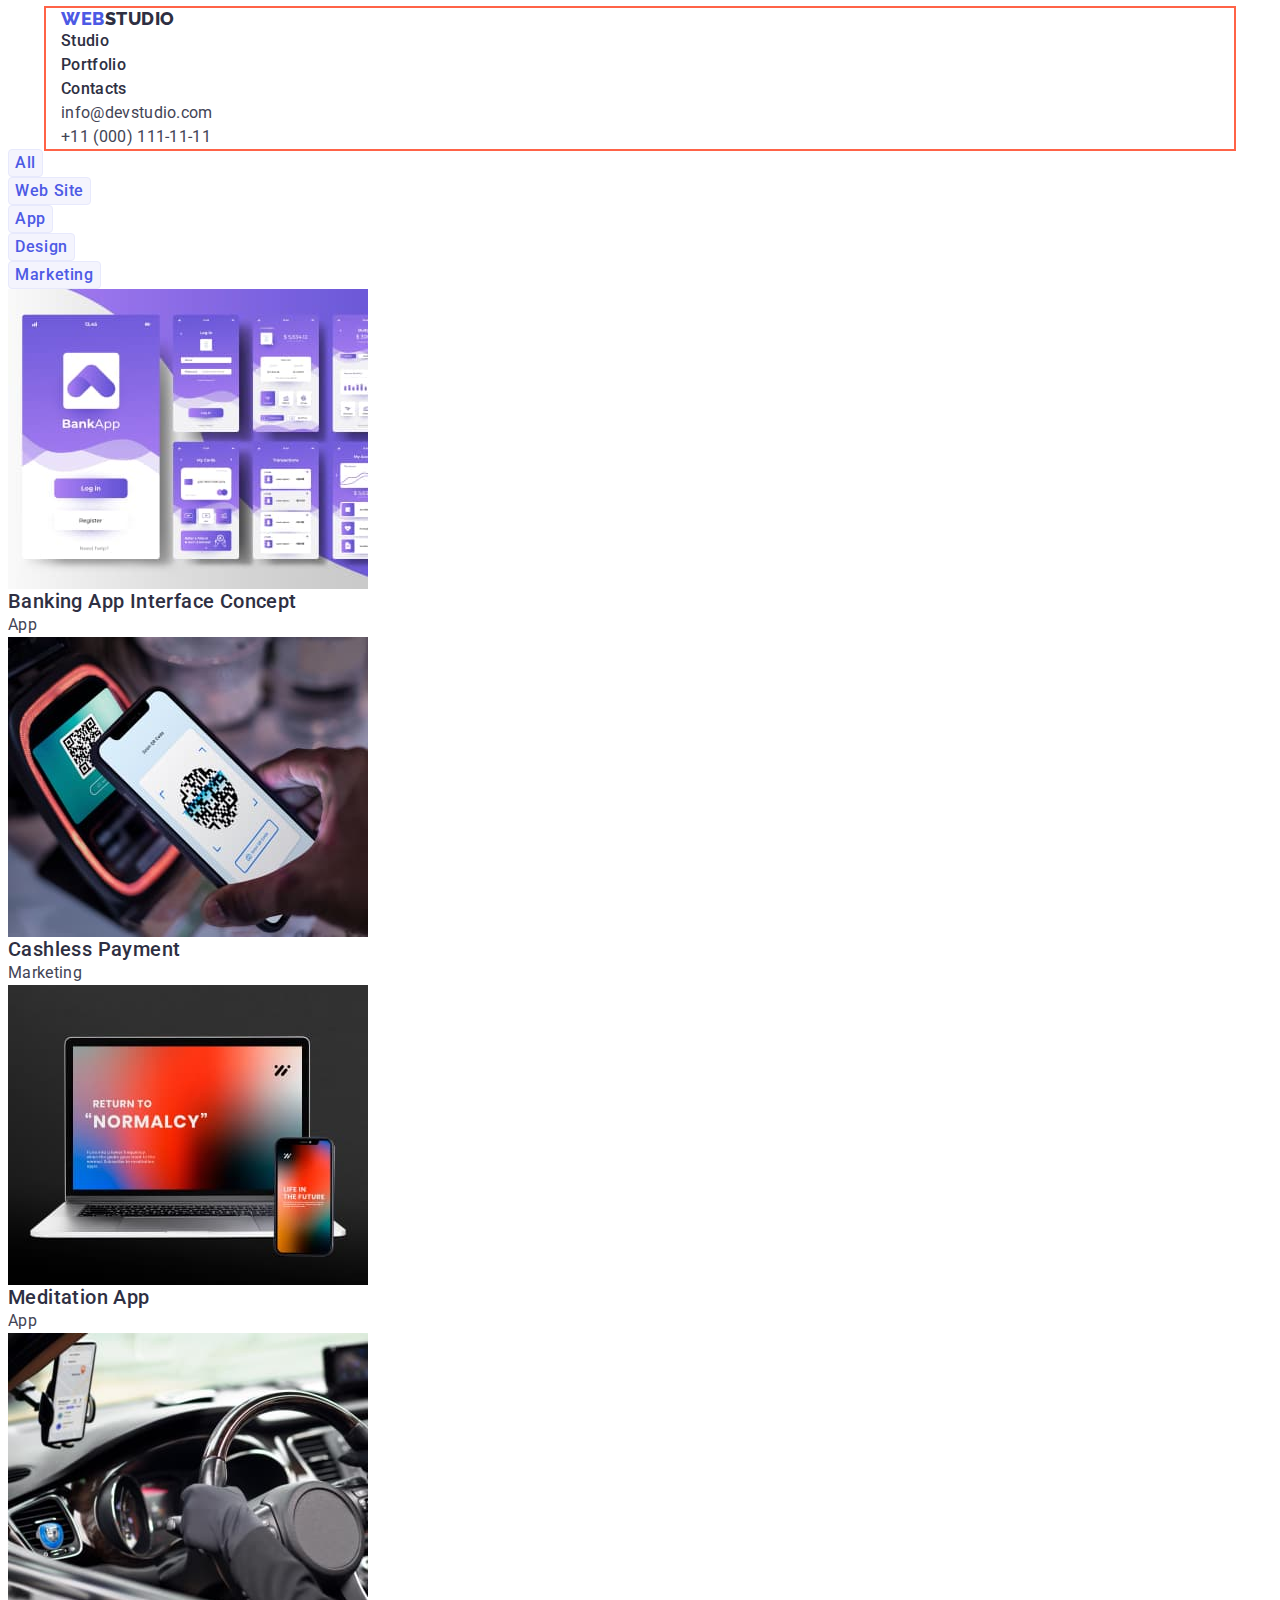
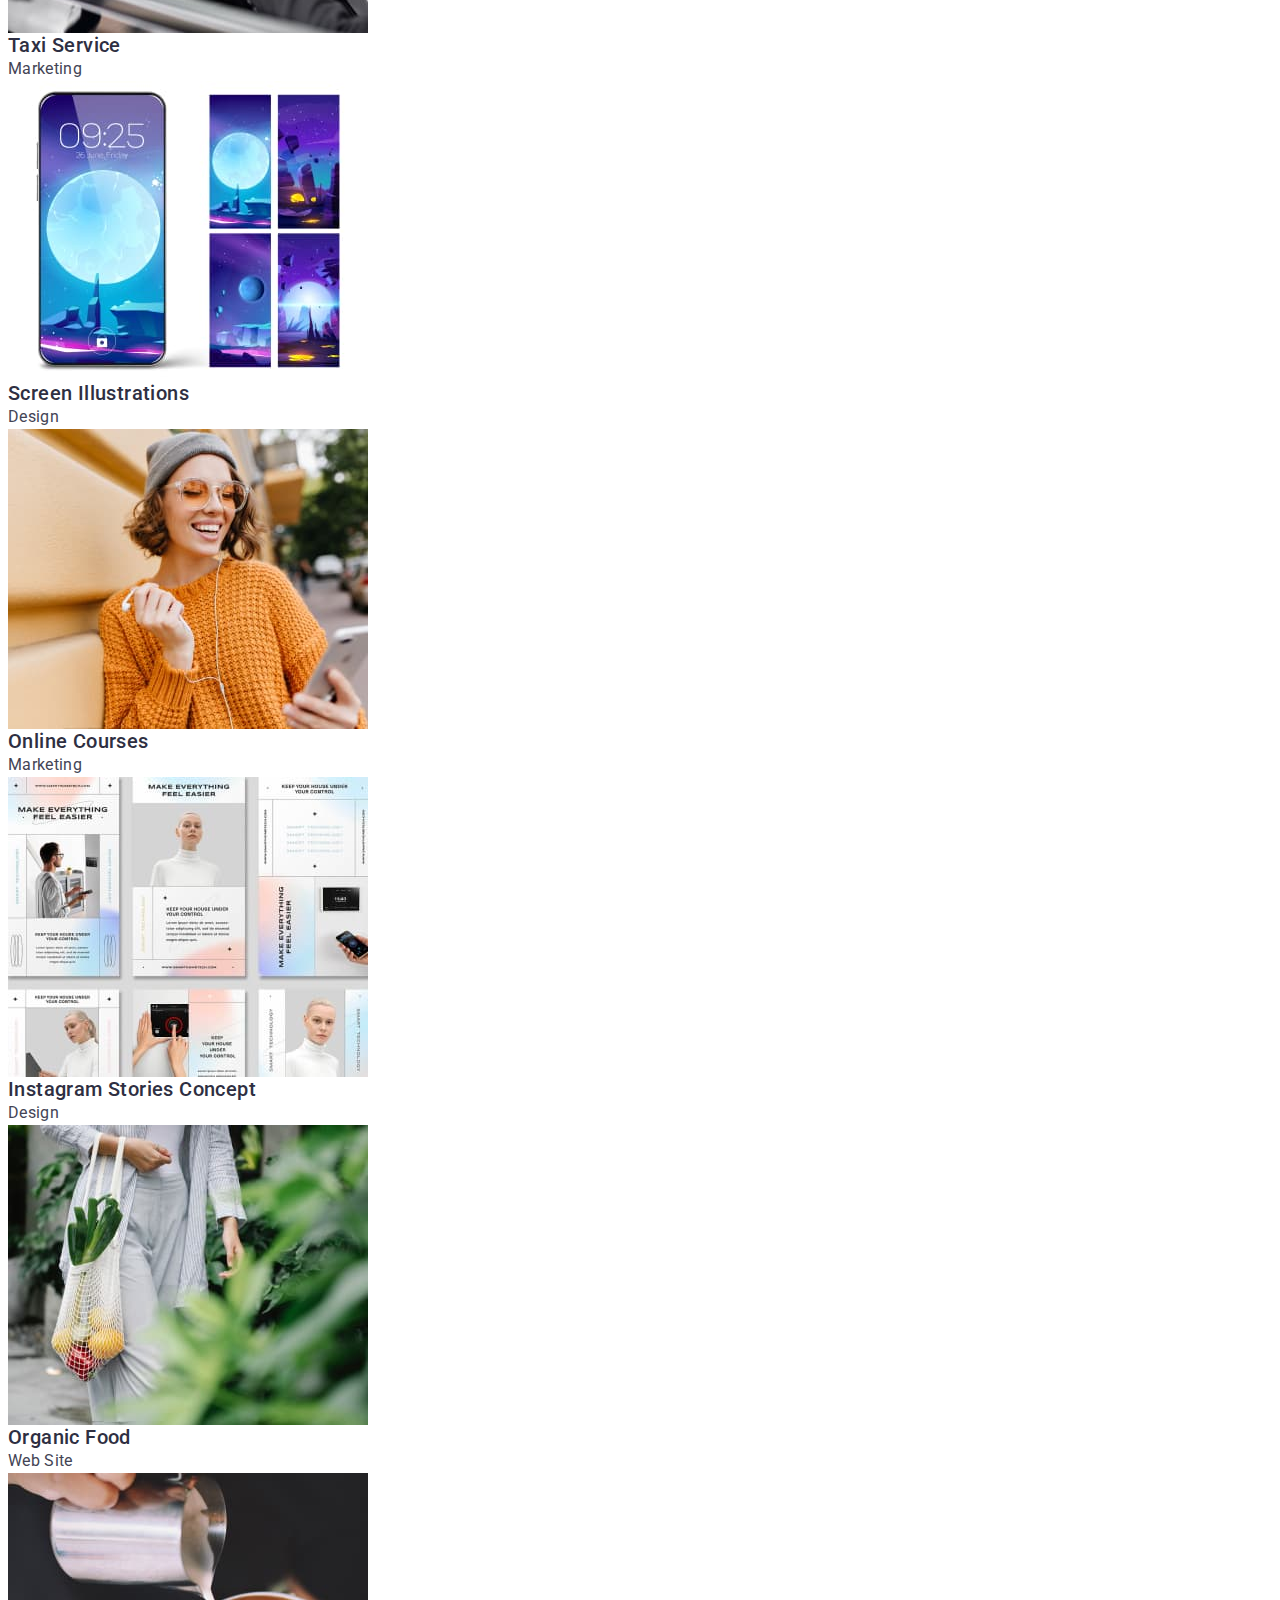
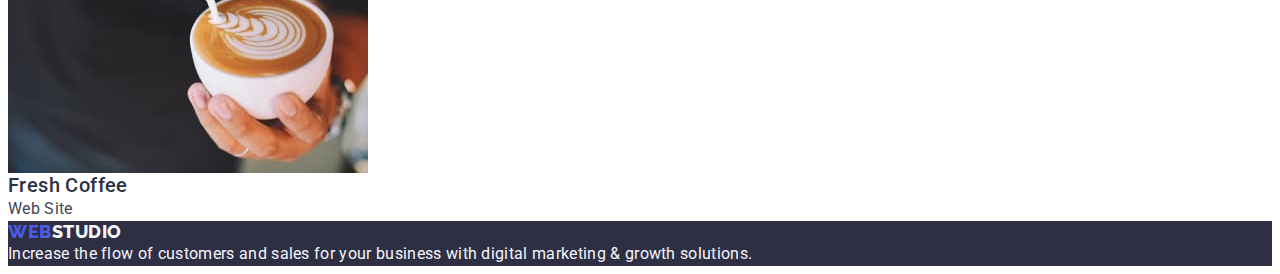
==== portfolio.html @ 07edcb95 "hw3-fix1" ====
<!DOCTYPE html>
<html lang="en">
<head>
    <meta charset="UTF-8">
    <meta http-equiv="X-UA-Compatible" content="IE=edge">
    <meta name="viewport" content="width=device-width, initial-scale=1.0">
    <title>Portfolio</title>
    <link rel="preconnect" href="https://fonts.googleapis.com">
    <link rel="preconnect" href="https://fonts.gstatic.com" crossorigin>
    <link href="https://fonts.googleapis.com/css2?family=Raleway:wght@800&family=Roboto:wght@400;500;700&display=swap" rel="stylesheet">
    <link rel="stylesheet" href="https://cdnjs.cloudflare.com/ajax/libs/modern-normalize/1.1.0/modern-normalize.min.css" integrity="sha512-wpPYUAdjBVSE4KJnH1VR1HeZfpl1ub8YT/NKx4PuQ5NmX2tKuGu6U/JRp5y+Y8XG2tV+wKQpNHVUX03MfMFn9Q==" crossorigin="anonymous" referrerpolicy="no-referrer" />
    <link rel="stylesheet" href="./css/styles.css">
</head>
<body>
    <header>
        <div class="container">
            <nav>
                <a href="./index.html" class="link logo">Web<span class="logo-part">Studio</span></a>
                <ul class="list">
                    <li><a href="./index.html" class="link nav-link">Studio</a></li>
                    <li><a href="./portfolio.html" class="link nav-link">Portfolio</a></li>
                    <li><a href="" class="link nav-link">Contacts</a></li>
                </ul>
            </nav>
            <address class="address-list">
            <ul class="list">
                <li><a href="mailto:info@devstudio.com" class="link contact-link">info@devstudio.com</a></li>
                <li><a href="tel:+110001111111" class="link contact-link">+11 (000) 111-11-11</a></li>
            </ul>
            </address>
        </div>
    </header>
<!--portfolio-section-->
<main>
    <section>
        <h1 hidden class="section-title">Our work</h1>
        <ul class="list">
            <li><button type="button" class="portfolio-btn">All</button></li>
            <li><button type="button" class="portfolio-btn">Web Site</button></li>
            <li><button type="button" class="portfolio-btn">App</button></li>
            <li><button type="button" class="portfolio-btn">Design</button></li>
            <li><button type="button" class="portfolio-btn">Marketing</button></li>
        </ul>
        <ul class="list">
            <li>
                <a class="link" href="">
                <img src="./images/app-banking.jpg" width="360" height="300" alt="Banking App">
                <h2 class="work-title">Banking App Interface Concept</h2>
                <p class="work-text">App</p>
                </a>
            </li>
            <li>
                <a class="link" href="">
                <img src="./images/marketing-payment.jpg" width="360" height="300" alt="Cashless Payment">
                <h2 class="work-title">Cashless Payment</h2>
                <p class="work-text">Marketing</p>
                </a>
            </li>
            <li>
                <a class="link" href="">
                <img src="./images/app-meditation.jpg" width="360" height="300" alt="Meditation App">
                <h2 class="work-title">Meditation App</h2>
                <p class="work-text">App</p>
                </a>
            </li>
            <li>
                <a class="link" href="">
                <img src="./images/marketing-taxi.jpg" width="360" height="300" alt="Taxi Service">
                <h2 class="work-title">Taxi Service</h2>
                <p class="work-text">Marketing</p>
                </a>
            </li>
            <li>
                <a class="link" href="">
                <img src="./images/design-screen.jpg" width="360" height="300" alt="Screen Illustrations">
                <h2 class="work-title">Screen Illustrations</h2>
                <p class="work-text">Design</p>
                </a>
            </li>
            <li>
                <a class="link" href="">
                <img src="./images/marketing-courses.jpg" width="360" height="300" alt="Online Courses">
                <h2 class="work-title">Online Courses</h2>
                <p class="work-text">Marketing</p>
                </a>
            </li>
            <li>
                <a class="link" href="">
                <img src="./images/design-instagram.jpg" width="360" height="300" alt="Instagram Stories Concept">
                <h2 class="work-title">Instagram Stories Concept</h2>
                <p class="work-text">Design</p>
                </a>
            </li>
            <li>
                <a class="link" href="">
                <img src="./images/site-food.jpg" width="360" height="300" alt="Organic Food">
                <h2 class="work-title">Organic Food</h2>
                <p class="work-text">Web Site</p>
                </a>
            </li>
            <li>
                <a class="link" href="">
                <img src="./images/site-coffee.jpg" width="360" height="300" alt="Fresh Coffee">
                <h2 class="work-title">Fresh Coffee</h2>
                <p class="work-text">Web Site</p>
                </a>
            </li>
        </ul>
    </section>
</main>
    <!--Footer-->
    <footer class="footer-section">
        <a href="./index.html" class="link footer-logo">Web<span class="footer-logo-part">Studio</span></a>
        <p class="footer-text">Increase the flow of customers and sales for your business with digital marketing & growth solutions.</p>
    </footer>
</body>  
</html>
---- css/styles.css ----
:root {
    --primary-text-color:#434455;
    --secondary-text-color:#2E2F42;
    --alternate-text-color: #F4F4FD;
    --accent-color:#4D5AE5;
    --primary-font-family:'Roboto', sans-serif;
    --background-main-color:#FFFFFF;
    --background-accent-color:#2E2F42;
    --background-alternate-color:#F4F4FD;
    --pressed-state-color:#404BBF;
}

p,
h1,
h2,
h3,
h4,
h5,
h6 {
    margin: 0;
}

ul {
    margin: 0;
    padding-left: 0;
}

img {
    display: block;
}

body {
    font-family: var(--primary-font-family);
    color: var(--primary-text-color);
    font-size: 16px;
    background-color: var(--background-main-color);
}
.link {
    text-decoration: none;
}
.nav-link.current {
    color: var(--accent-color);
}
.list {
    list-style: none;
}

.container {
    width: 1158px;
    padding-left: 15px;
    padding-right: 15px;
    margin: 0 auto;
    outline: 2px solid tomato;
}

.section {
    padding-top: 120px;
    padding-bottom: 120px;
  }

/* Header */

.header {
padding-top: 24px;
}
.logo {
    font-family: 'Raleway', sans-serif;
    font-weight: 800;
    font-size: 18px;
    line-height: 1.17;
    letter-spacing: 0.03em;
    color: var(--accent-color);
    text-transform: uppercase;
}
.logo-part {
    color: var(--secondary-text-color);
}
.nav-link {
    font-weight: 500;
    line-height: calc(24 / 16);
    letter-spacing: 0.02em;
    color: var(--secondary-text-color);
}
.nav-link:hover,
.nav-link:focus {
    color: var(--pressed-state-color);
}

.contact-link {
    color: inherit;
    line-height: calc(24 / 16);
    letter-spacing: 0.02em;
    font-style: normal;
}
.contact-link:hover,
.contact-link:focus {
    color: var(--pressed-state-color);
}
.address-list {
    font-style: normal;
}

/* Hero */
.hero-section {
    padding-top: 188px;
    padding-bottom: 188px;
    background-color: var(--background-accent-color);
    text-align: center;
}
.hero-title {
    margin-bottom: 48px;
    font-weight: 700;
    font-size: 56px;
    line-height: 1.07;
    letter-spacing: 0.02em;
    color: #FFFFFF;
}
.hero-btn {
    padding: 16px 32px;
    font-family: inherit;
    font-weight: 500;
    font-size: 16px;
    line-height: calc(24 / 16);
    letter-spacing: 0.04em;
    color: #FFFFFF;
    background-color: var(--accent-color);
    box-shadow: 0px 4px 4px rgba(0, 0, 0, 0.15);
    border-radius: 4px;
    border: none;
    cursor: pointer;
}
.hero-btn:hover,
.hero-btn:focus {
    background-color: var(--pressed-state-color);
}


/* benefits section */

.section-title {
    font-size: 36px;
    line-height: 1.11;
    letter-spacing: 0.02em;
    text-align: center;
    text-transform: capitalize;
    color: var(--secondary-text-color);
}
.list-title {
    font-weight: 500;
    font-size: 20px;
    line-height: calc(24 / 20);
    letter-spacing: 0.02em;
    color: var(--secondary-text-color);
}
.list-text {
line-height: calc(24 / 16);
letter-spacing: 0.02em;
}

/* Works */
.works {
    padding-bottom: 120px;
}

/* Our Team section */
.team-section {
    background-color: var(--background-alternate-color);
}
.team-title {
    font-weight: 500;
    font-size: 20px;
    line-height: calc(24 / 20);
    letter-spacing: 0.02em;
    color: var(--secondary-text-color);
}
.team-text {
    line-height: calc(24 / 16);
    letter-spacing: 0.02em;
}
.team-item {
    background-color: var(--background-main-color);
}

/* Portfolio */
.portfolio-btn {
    font-family: inherit;
    font-weight: 500;
    font-size: 16px;
    line-height: calc(24 / 16);
    letter-spacing: 0.04em;
    color: var(--accent-color);
    background-color: var(--background-alternate-color);
    border-radius: 4px;
    border: 1px solid #E7E9FC;
    cursor: pointer;
}
.portfolio-btn:hover,
.portfolio-btn:focus,
.portfolio-btn:active {
    color: #FFFFFF;
    background-color: var(--pressed-state-color);
    box-shadow: 0px 3px 1px rgba(0, 0, 0, 0.1), 0px 2px 1px rgba(0, 0, 0, 0.08), 0px 2px 2px rgba(0, 0, 0, 0.12);
}
.work-title {
    font-weight: 500;
    font-size: 20px;
    line-height: calc(24 / 20);
    letter-spacing: 0.02em;
    color: var(--secondary-text-color);
}
.work-text {
    line-height: calc(24/16);
    letter-spacing: 0.02em;
    color: var(--primary-text-color);
}

/* Footer */
.footer-section {
    background-color: var(--background-accent-color);
}
.footer-logo {
    font-family: 'Raleway', sans-serif;
    font-weight: 800;
    font-size: 18px;
    line-height: 1.17;
    letter-spacing: 0.03em;
    color: var(--accent-color);
    text-transform: uppercase;
}
.footer-logo-part {
    color: var(--alternate-text-color);
}
.footer-text {
    line-height: calc(24 / 16);
    letter-spacing: 0.02em;
    color: var(--alternate-text-color);
}
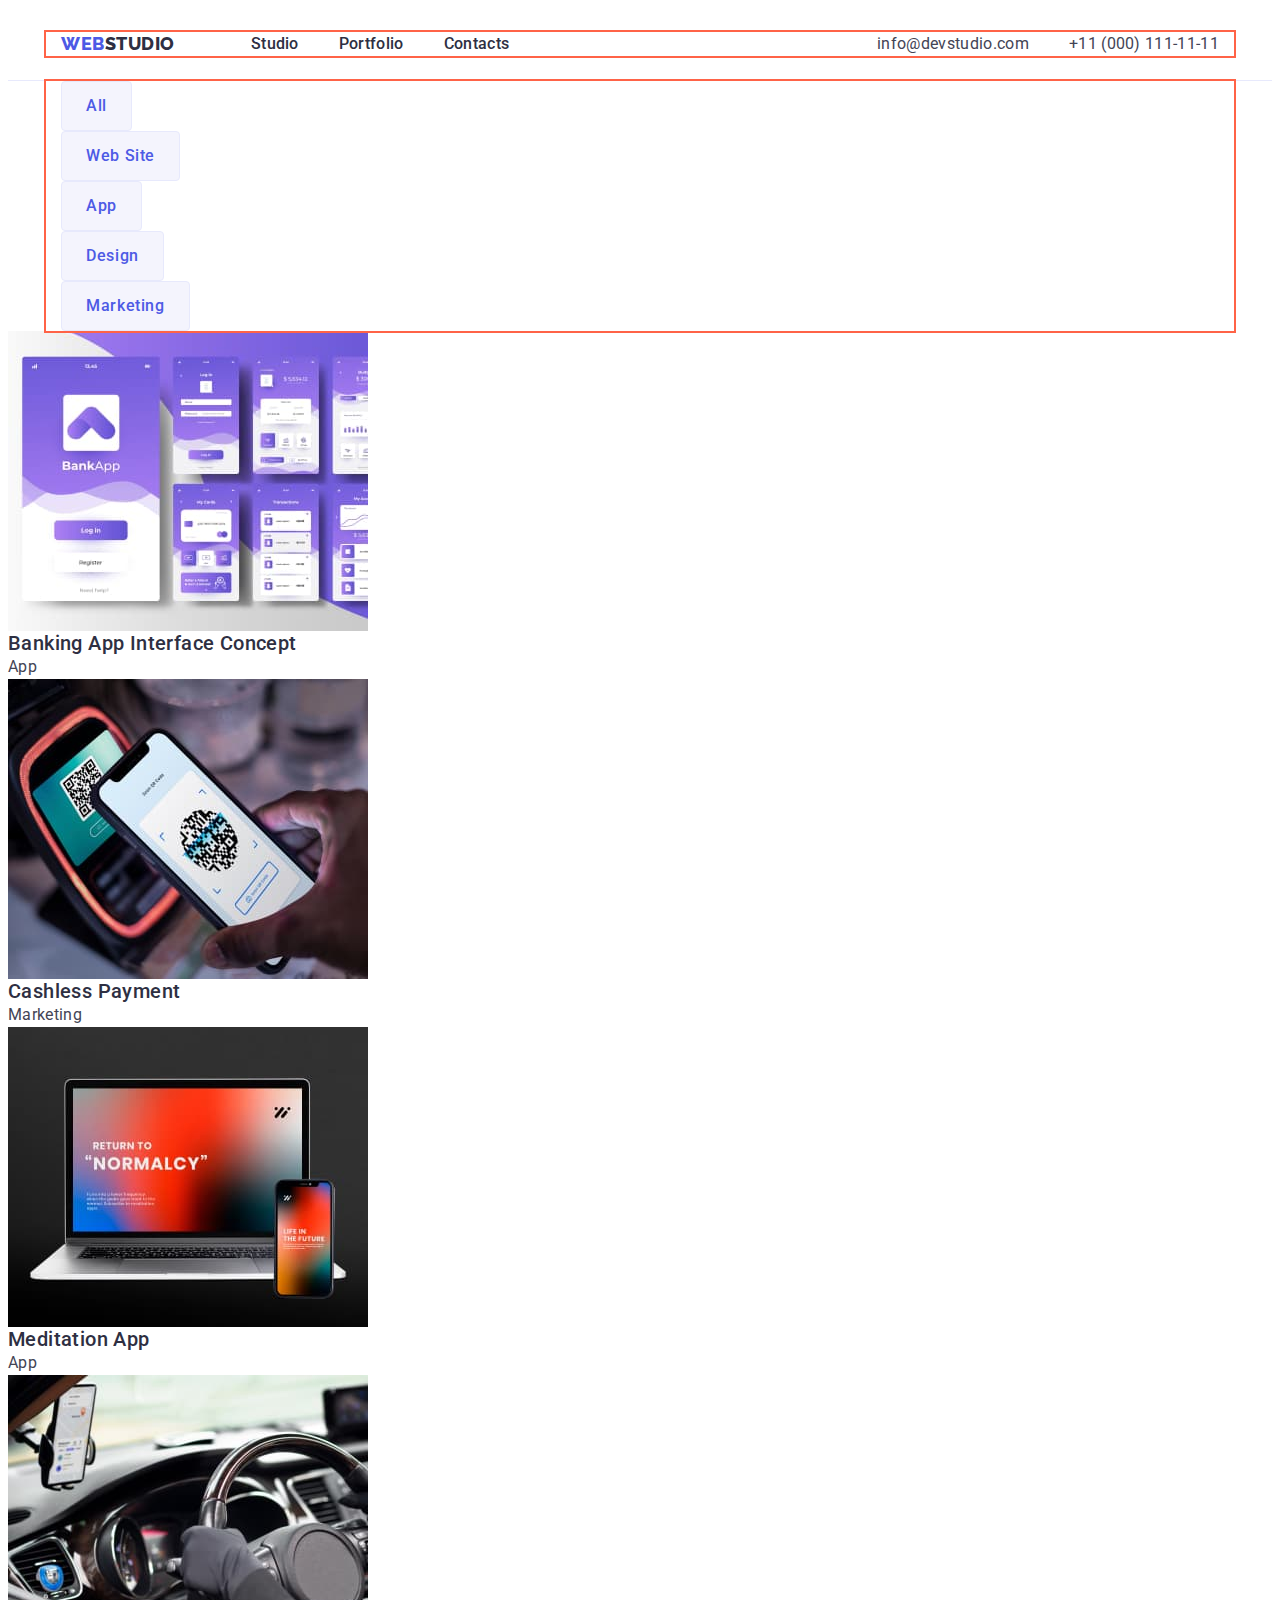
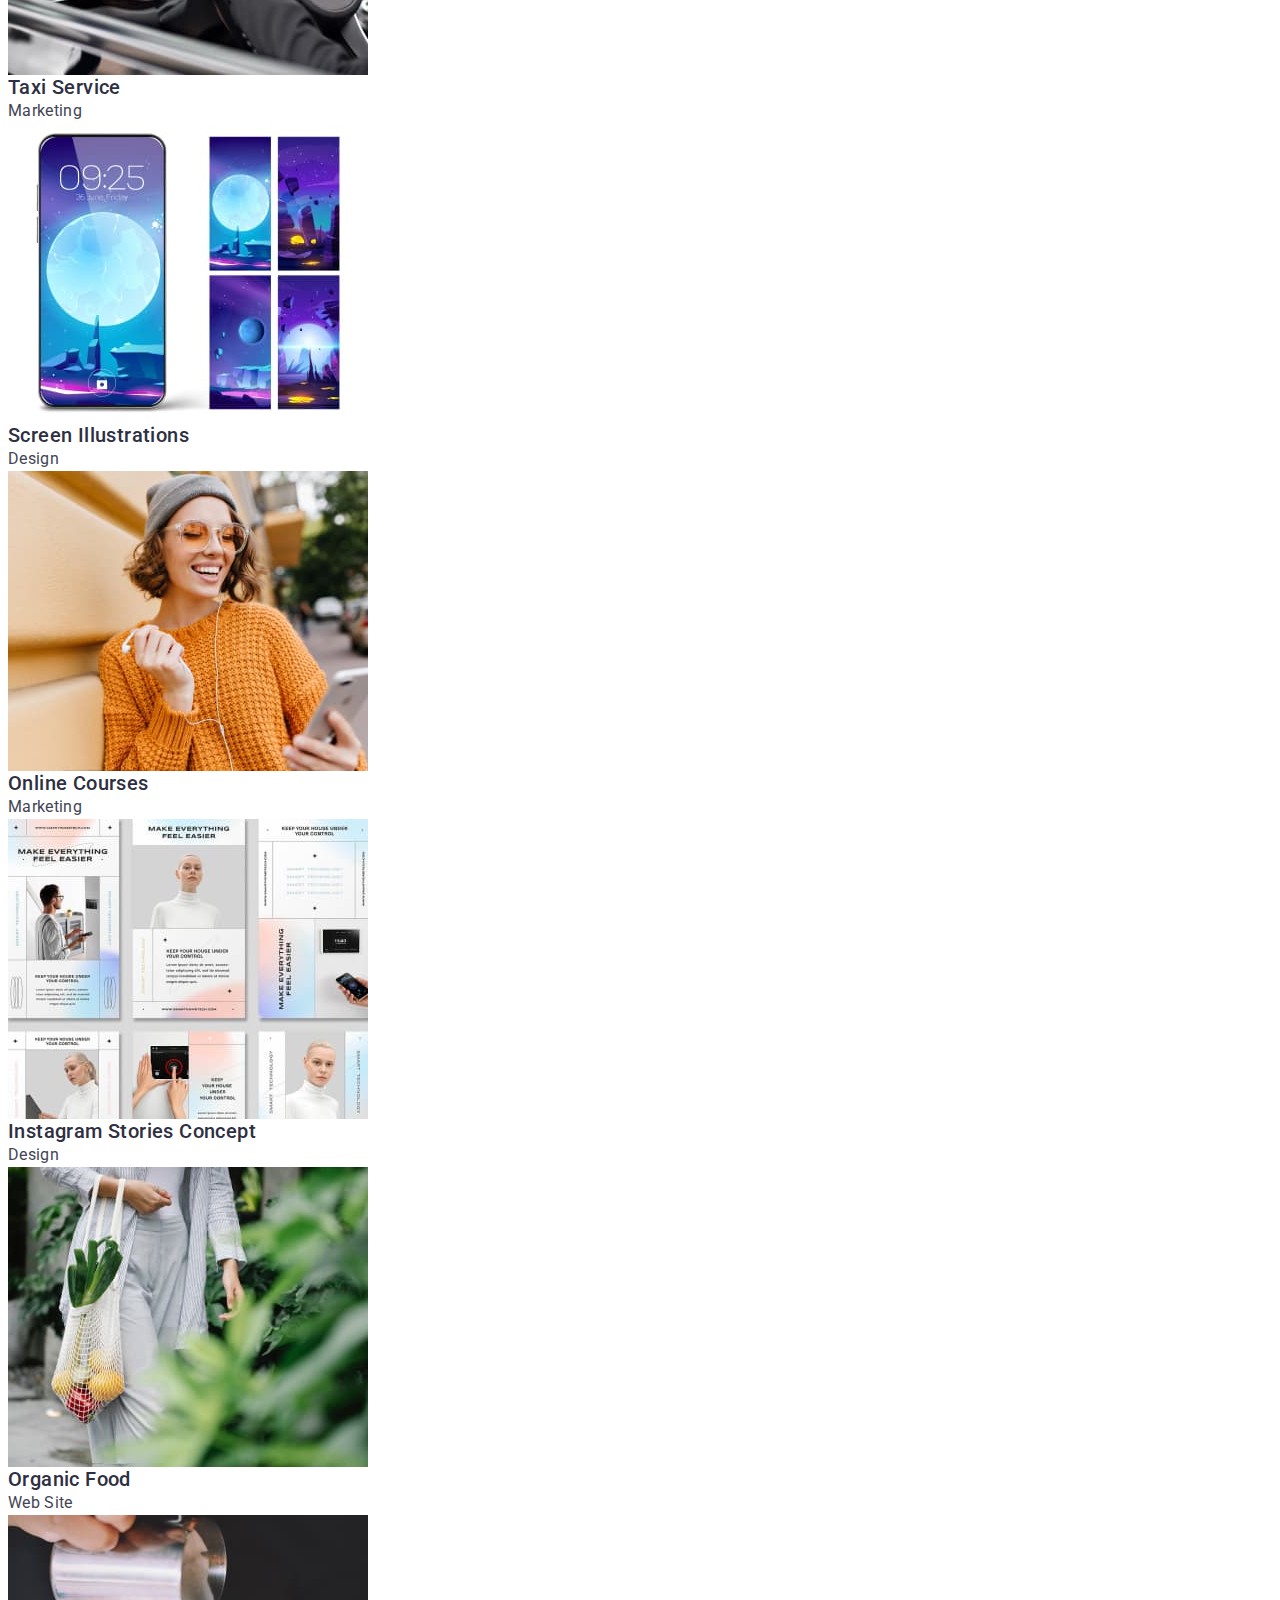
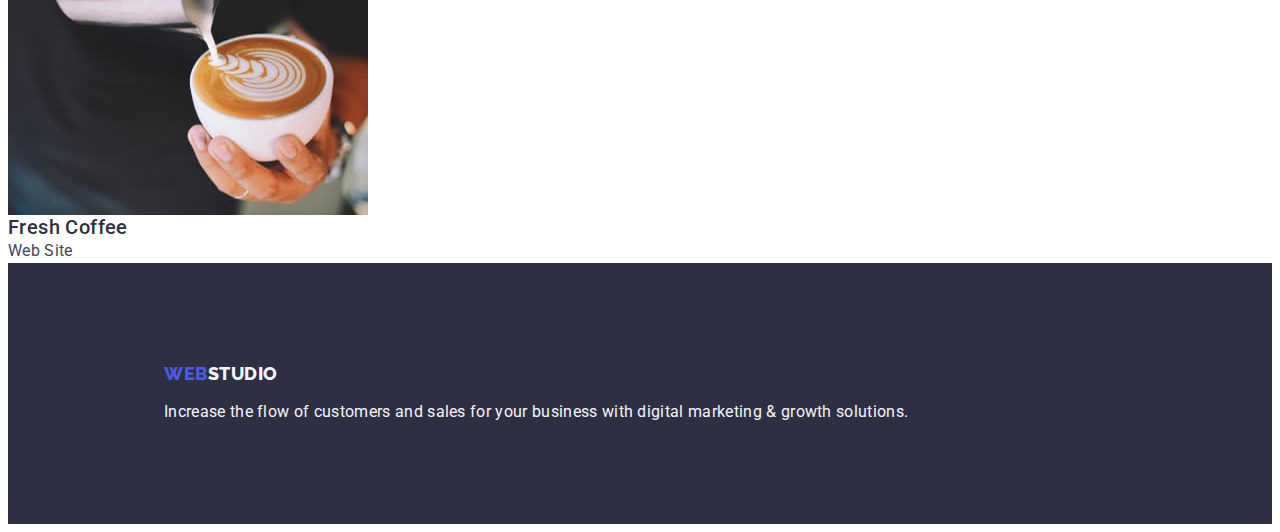
==== commit f3f47360: "hw3-fix4" ====
--- a/portfolio.html
+++ b/portfolio.html
@@ -12,18 +12,18 @@
     <link rel="stylesheet" href="./css/styles.css">
 </head>
 <body>
-    <header>
-        <div class="container">
-            <nav>
+    <header class="header">
+        <div class="container header-container">
+            <nav class="header-nav">
                 <a href="./index.html" class="link logo">Web<span class="logo-part">Studio</span></a>
-                <ul class="list">
+                <ul class="header-list list">
                     <li><a href="./index.html" class="link nav-link">Studio</a></li>
                     <li><a href="./portfolio.html" class="link nav-link">Portfolio</a></li>
                     <li><a href="" class="link nav-link">Contacts</a></li>
                 </ul>
             </nav>
             <address class="address-list">
-            <ul class="list">
+            <ul class="contact-list list">
                 <li><a href="mailto:info@devstudio.com" class="link contact-link">info@devstudio.com</a></li>
                 <li><a href="tel:+110001111111" class="link contact-link">+11 (000) 111-11-11</a></li>
             </ul>
@@ -33,76 +33,79 @@
 <!--portfolio-section-->
 <main>
     <section>
-        <h1 hidden class="section-title">Our work</h1>
-        <ul class="list">
-            <li><button type="button" class="portfolio-btn">All</button></li>
-            <li><button type="button" class="portfolio-btn">Web Site</button></li>
-            <li><button type="button" class="portfolio-btn">App</button></li>
-            <li><button type="button" class="portfolio-btn">Design</button></li>
-            <li><button type="button" class="portfolio-btn">Marketing</button></li>
-        </ul>
+        <div class="container portfolio-container">
+            <h1 hidden class="section-title">Our work</h1>
+            <ul class="list button-list">
+                <li><button type="button" class="portfolio-btn">All</button></li>
+                <li><button type="button" class="portfolio-btn">Web Site</button></li>
+                <li><button type="button" class="portfolio-btn">App</button></li>
+                <li><button type="button" class="portfolio-btn">Design</button></li>
+                <li><button type="button" class="portfolio-btn">Marketing</button></li>
+            </ul>
+        </div>
+        
         <ul class="list">
             <li>
                 <a class="link" href="">
                 <img src="./images/app-banking.jpg" width="360" height="300" alt="Banking App">
-                <h2 class="work-title">Banking App Interface Concept</h2>
-                <p class="work-text">App</p>
+                <h2 class="portfolio-title">Banking App Interface Concept</h2>
+                <p class="portfolio-text">App</p>
                 </a>
             </li>
             <li>
                 <a class="link" href="">
                 <img src="./images/marketing-payment.jpg" width="360" height="300" alt="Cashless Payment">
-                <h2 class="work-title">Cashless Payment</h2>
-                <p class="work-text">Marketing</p>
+                <h2 class="portfolio-title">Cashless Payment</h2>
+                <p class="portfolio-text">Marketing</p>
                 </a>
             </li>
             <li>
                 <a class="link" href="">
                 <img src="./images/app-meditation.jpg" width="360" height="300" alt="Meditation App">
-                <h2 class="work-title">Meditation App</h2>
-                <p class="work-text">App</p>
+                <h2 class="portfolio-title">Meditation App</h2>
+                <p class="portfolio-text">App</p>
                 </a>
             </li>
             <li>
                 <a class="link" href="">
                 <img src="./images/marketing-taxi.jpg" width="360" height="300" alt="Taxi Service">
-                <h2 class="work-title">Taxi Service</h2>
-                <p class="work-text">Marketing</p>
+                <h2 class="portfolio-title">Taxi Service</h2>
+                <p class="portfolio-text">Marketing</p>
                 </a>
             </li>
             <li>
                 <a class="link" href="">
                 <img src="./images/design-screen.jpg" width="360" height="300" alt="Screen Illustrations">
-                <h2 class="work-title">Screen Illustrations</h2>
-                <p class="work-text">Design</p>
+                <h2 class="portfolio-title">Screen Illustrations</h2>
+                <p class="portfolio-text">Design</p>
                 </a>
             </li>
             <li>
                 <a class="link" href="">
                 <img src="./images/marketing-courses.jpg" width="360" height="300" alt="Online Courses">
-                <h2 class="work-title">Online Courses</h2>
-                <p class="work-text">Marketing</p>
+                <h2 class="portfolio-title">Online Courses</h2>
+                <p class="portfolio-text">Marketing</p>
                 </a>
             </li>
             <li>
                 <a class="link" href="">
                 <img src="./images/design-instagram.jpg" width="360" height="300" alt="Instagram Stories Concept">
-                <h2 class="work-title">Instagram Stories Concept</h2>
-                <p class="work-text">Design</p>
+                <h2 class="portfolio-title">Instagram Stories Concept</h2>
+                <p class="portfolio-text">Design</p>
                 </a>
             </li>
             <li>
                 <a class="link" href="">
                 <img src="./images/site-food.jpg" width="360" height="300" alt="Organic Food">
-                <h2 class="work-title">Organic Food</h2>
-                <p class="work-text">Web Site</p>
+                <h2 class="portfolio-title">Organic Food</h2>
+                <p class="portfolio-text">Web Site</p>
                 </a>
             </li>
             <li>
                 <a class="link" href="">
                 <img src="./images/site-coffee.jpg" width="360" height="300" alt="Fresh Coffee">
-                <h2 class="work-title">Fresh Coffee</h2>
-                <p class="work-text">Web Site</p>
+                <h2 class="portfolio-title">Fresh Coffee</h2>
+                <p class="portfolio-text">Web Site</p>
                 </a>
             </li>
         </ul>
--- a/css/styles.css
+++ b/css/styles.css
@@ -62,8 +62,15 @@
 
 .header {
 padding-top: 24px;
+padding-bottom: 24px;
+border-bottom: 1px solid #E7E9FC;
+}
+.header-container {
+    display: flex;
+    align-items: center;
 }
 .logo {
+    margin-right: 76px;
     font-family: 'Raleway', sans-serif;
     font-weight: 800;
     font-size: 18px;
@@ -75,6 +82,16 @@
 .logo-part {
     color: var(--secondary-text-color);
 }
+
+.header-list {
+    display: flex;
+    gap: 40px;
+}
+.header-nav {
+    display: flex;
+    align-items: center;
+    margin-right: auto;
+}
 .nav-link {
     font-weight: 500;
     line-height: calc(24 / 16);
@@ -98,6 +115,10 @@
 }
 .address-list {
     font-style: normal;
+}
+.contact-list {
+    display: flex;
+    gap: 40px;
 }
 
 /* Hero */
@@ -108,7 +129,10 @@
     text-align: center;
 }
 .hero-title {
+    max-width: 496px;
     margin-bottom: 48px;
+    margin-left: auto;
+    margin-right: auto;
     font-weight: 700;
     font-size: 56px;
     line-height: 1.07;
@@ -116,7 +140,8 @@
     color: #FFFFFF;
 }
 .hero-btn {
-    padding: 16px 32px;
+    min-width: 169px;
+    height: 56px;
     font-family: inherit;
     font-weight: 500;
     font-size: 16px;
@@ -137,7 +162,14 @@
 
 /* benefits section */
 
+
+.benefits-list {
+    display: flex;
+    gap: 24px;
+}
+
 .section-title {
+    margin-bottom: 72px;
     font-size: 36px;
     line-height: 1.11;
     letter-spacing: 0.02em;
@@ -145,12 +177,18 @@
     text-transform: capitalize;
     color: var(--secondary-text-color);
 }
+
+.benefits-item {
+    width: 264px;
+}
+
 .list-title {
     font-weight: 500;
     font-size: 20px;
     line-height: calc(24 / 20);
     letter-spacing: 0.02em;
     color: var(--secondary-text-color);
+    margin-bottom: 8px;
 }
 .list-text {
 line-height: calc(24 / 16);
@@ -161,28 +199,49 @@
 .works {
     padding-bottom: 120px;
 }
+.works-list {
+    display: flex;
+    gap: 24px;
+}
+.works-item {
+    width: calc((100% - 48px) / 3);
+}
+
 
 /* Our Team section */
 .team-section {
     background-color: var(--background-alternate-color);
 }
+.team-list {
+    display: flex;
+    gap: 24px;
+}
+.team-pic {
+    margin-bottom: 32px;
+}
 .team-title {
+    margin-bottom: 8px;
     font-weight: 500;
     font-size: 20px;
     line-height: calc(24 / 20);
     letter-spacing: 0.02em;
+    text-align: center;
     color: var(--secondary-text-color);
 }
 .team-text {
-    line-height: calc(24 / 16);
-    letter-spacing: 0.02em;
+    margin-bottom: 32px;
+    line-height: calc(24 / 16);
+    letter-spacing: 0.02em;
+    text-align: center;
 }
 .team-item {
+    width: calc((100% - 72px) / 4);
     background-color: var(--background-main-color);
 }
 
 /* Portfolio */
 .portfolio-btn {
+    padding: 12px 24px;
     font-family: inherit;
     font-weight: 500;
     font-size: 16px;
@@ -201,14 +260,14 @@
     background-color: var(--pressed-state-color);
     box-shadow: 0px 3px 1px rgba(0, 0, 0, 0.1), 0px 2px 1px rgba(0, 0, 0, 0.08), 0px 2px 2px rgba(0, 0, 0, 0.12);
 }
-.work-title {
+.portfolio-title {
     font-weight: 500;
     font-size: 20px;
     line-height: calc(24 / 20);
     letter-spacing: 0.02em;
     color: var(--secondary-text-color);
 }
-.work-text {
+.portfolio-text {
     line-height: calc(24/16);
     letter-spacing: 0.02em;
     color: var(--primary-text-color);
@@ -217,6 +276,12 @@
 /* Footer */
 .footer-section {
     background-color: var(--background-accent-color);
+    padding-top: 100px;
+    padding-bottom: 100px;
+    padding-left: 156px;
+}
+.footer-container{
+    width: 264px;
 }
 .footer-logo {
     font-family: 'Raleway', sans-serif;
@@ -231,6 +296,7 @@
     color: var(--alternate-text-color);
 }
 .footer-text {
+    margin-top: 16px;
     line-height: calc(24 / 16);
     letter-spacing: 0.02em;
     color: var(--alternate-text-color);
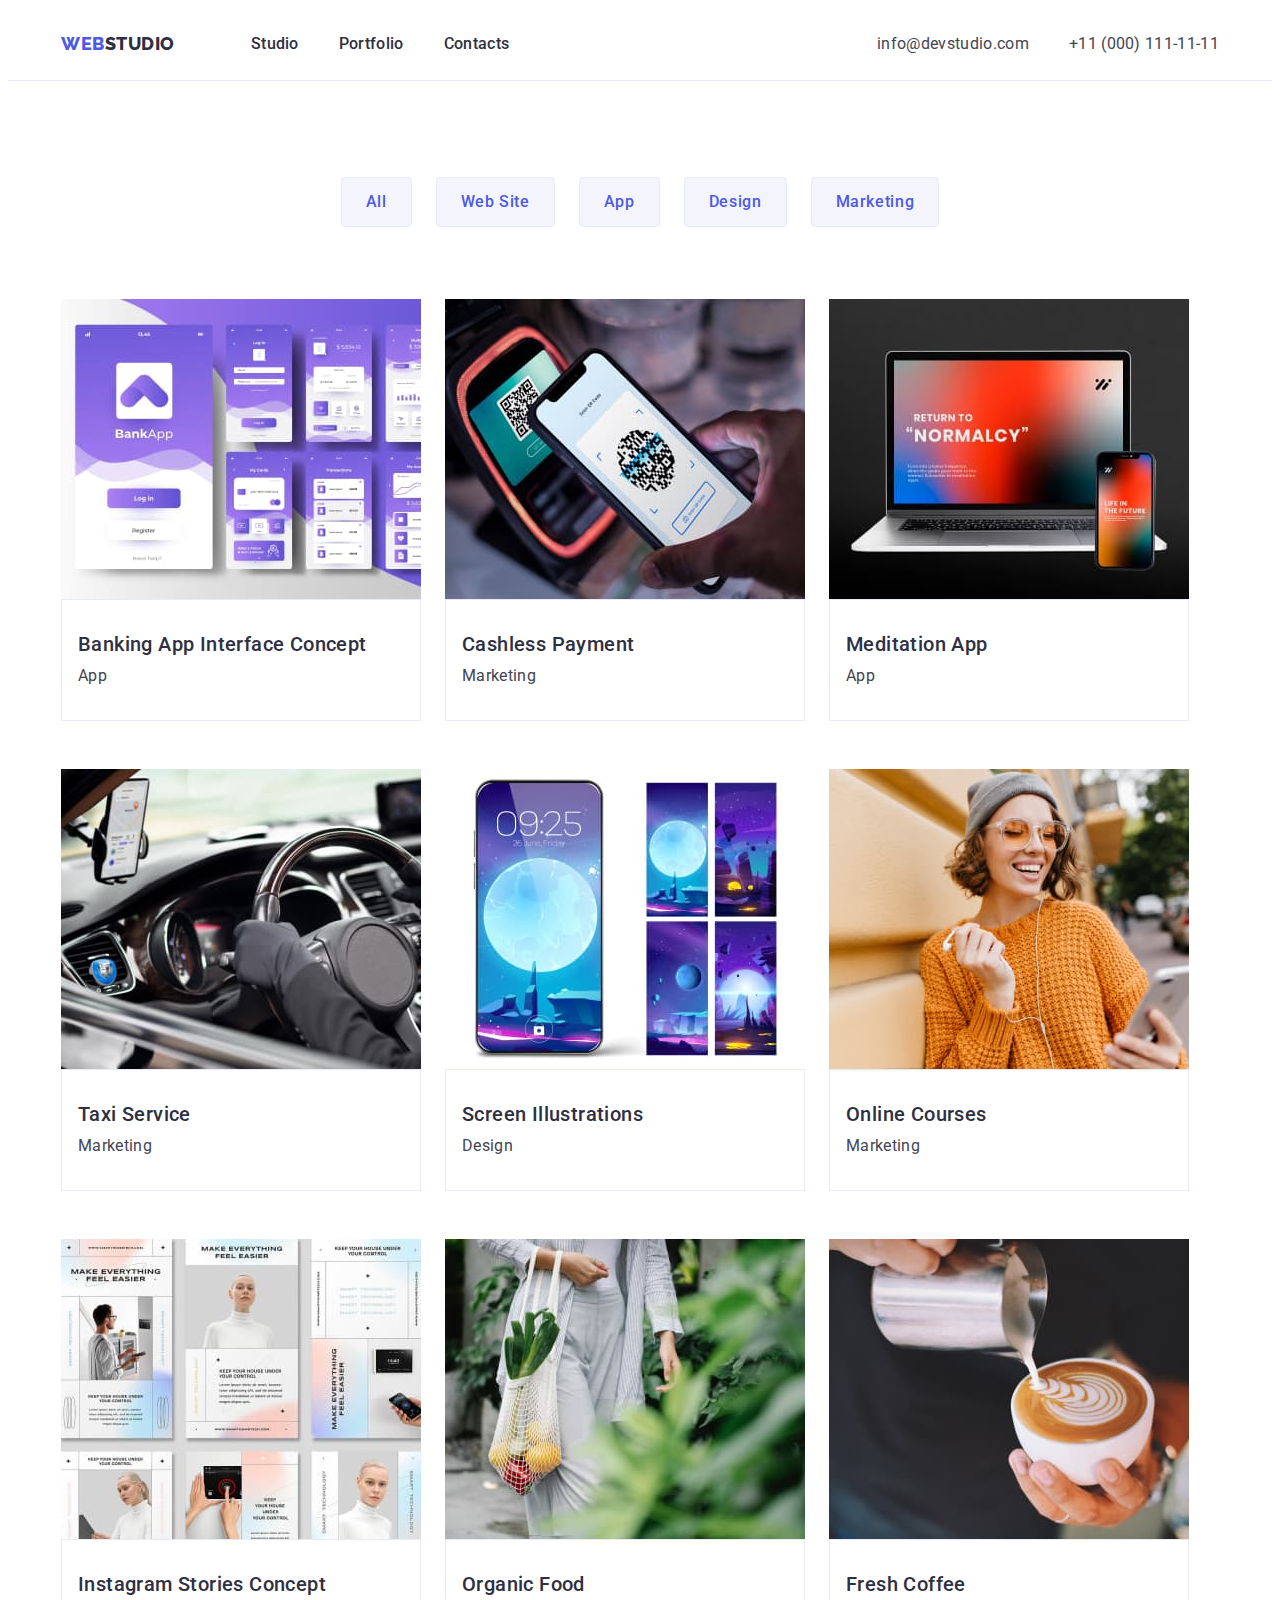
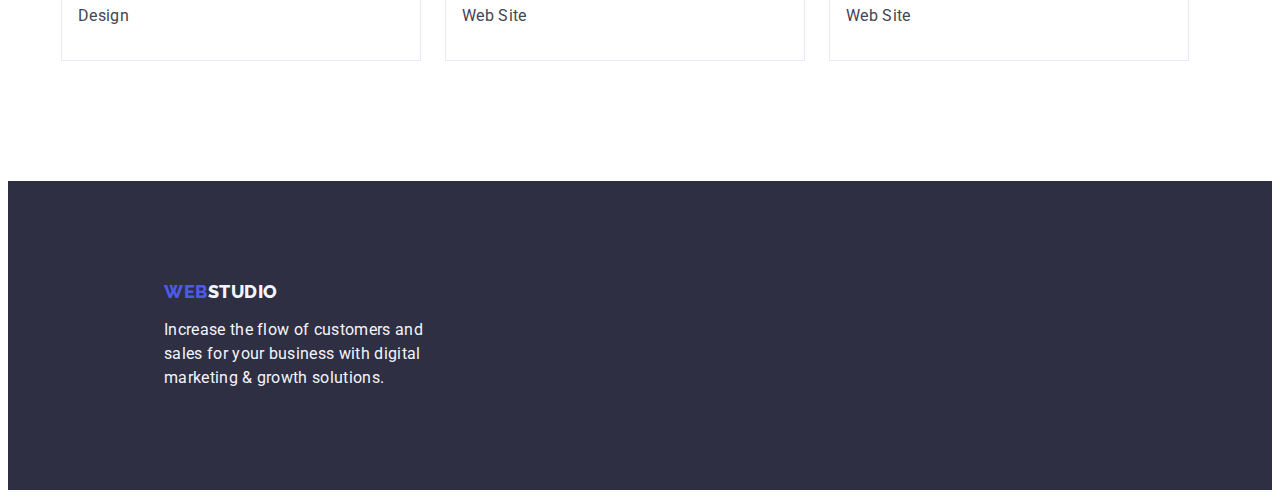
==== commit 06581037: "hw3-fix5" ====
--- a/portfolio.html
+++ b/portfolio.html
@@ -32,8 +32,8 @@
     </header>
 <!--portfolio-section-->
 <main>
-    <section>
-        <div class="container portfolio-container">
+    <section class="portfolio">
+        <div class="container">
             <h1 hidden class="section-title">Our work</h1>
             <ul class="list button-list">
                 <li><button type="button" class="portfolio-btn">All</button></li>
@@ -41,80 +41,98 @@
                 <li><button type="button" class="portfolio-btn">App</button></li>
                 <li><button type="button" class="portfolio-btn">Design</button></li>
                 <li><button type="button" class="portfolio-btn">Marketing</button></li>
-            </ul>
-        </div>
-        
-        <ul class="list">
-            <li>
+            </ul>        
+        <ul class="list portfolio-list">
+            <li class="portfolio-item">
                 <a class="link" href="">
                 <img src="./images/app-banking.jpg" width="360" height="300" alt="Banking App">
-                <h2 class="portfolio-title">Banking App Interface Concept</h2>
+                <div class="portfolio-content">
+                    <h2 class="portfolio-title">Banking App Interface Concept</h2>
                 <p class="portfolio-text">App</p>
+                </div>
                 </a>
             </li>
-            <li>
+            <li class="portfolio-item">
                 <a class="link" href="">
                 <img src="./images/marketing-payment.jpg" width="360" height="300" alt="Cashless Payment">
-                <h2 class="portfolio-title">Cashless Payment</h2>
-                <p class="portfolio-text">Marketing</p>
+                <div class="portfolio-content">
+                    <h2 class="portfolio-title">Cashless Payment</h2>
+                    <p class="portfolio-text">Marketing</p></div>
                 </a>
             </li>
-            <li>
+            <li class="portfolio-item">
                 <a class="link" href="">
                 <img src="./images/app-meditation.jpg" width="360" height="300" alt="Meditation App">
-                <h2 class="portfolio-title">Meditation App</h2>
+                <div class="portfolio-content">
+                    <h2 class="portfolio-title">Meditation App</h2>
                 <p class="portfolio-text">App</p>
+                </div>
                 </a>
             </li>
-            <li>
+            <li class="portfolio-item">
                 <a class="link" href="">
                 <img src="./images/marketing-taxi.jpg" width="360" height="300" alt="Taxi Service">
-                <h2 class="portfolio-title">Taxi Service</h2>
+                <div class="portfolio-content">
+                    <h2 class="portfolio-title">Taxi Service</h2>
                 <p class="portfolio-text">Marketing</p>
+                </div>
                 </a>
             </li>
-            <li>
+            <li class="portfolio-item">
                 <a class="link" href="">
                 <img src="./images/design-screen.jpg" width="360" height="300" alt="Screen Illustrations">
-                <h2 class="portfolio-title">Screen Illustrations</h2>
+                <div class="portfolio-content">
+                    <h2 class="portfolio-title">Screen Illustrations</h2>
                 <p class="portfolio-text">Design</p>
+                </div>
                 </a>
             </li>
-            <li>
+            <li class="portfolio-item">
                 <a class="link" href="">
                 <img src="./images/marketing-courses.jpg" width="360" height="300" alt="Online Courses">
-                <h2 class="portfolio-title">Online Courses</h2>
+                <div class="portfolio-content">
+                    <h2 class="portfolio-title">Online Courses</h2>
                 <p class="portfolio-text">Marketing</p>
+                </div>
                 </a>
             </li>
-            <li>
+            <li class="portfolio-item">
                 <a class="link" href="">
                 <img src="./images/design-instagram.jpg" width="360" height="300" alt="Instagram Stories Concept">
-                <h2 class="portfolio-title">Instagram Stories Concept</h2>
+                <div class="portfolio-content">
+                    <h2 class="portfolio-title">Instagram Stories Concept</h2>
                 <p class="portfolio-text">Design</p>
+                </div>
                 </a>
             </li>
-            <li>
+            <li class="portfolio-item">
                 <a class="link" href="">
                 <img src="./images/site-food.jpg" width="360" height="300" alt="Organic Food">
-                <h2 class="portfolio-title">Organic Food</h2>
+                <div class="portfolio-content">
+                    <h2 class="portfolio-title">Organic Food</h2>
                 <p class="portfolio-text">Web Site</p>
+                </div>
                 </a>
             </li>
-            <li>
+            <li class="portfolio-item">
                 <a class="link" href="">
                 <img src="./images/site-coffee.jpg" width="360" height="300" alt="Fresh Coffee">
-                <h2 class="portfolio-title">Fresh Coffee</h2>
+                <div class="portfolio-content">
+                    <h2 class="portfolio-title">Fresh Coffee</h2>
                 <p class="portfolio-text">Web Site</p>
+                </div>
                 </a>
             </li>
         </ul>
+        </div>
     </section>
 </main>
     <!--Footer-->
     <footer class="footer-section">
-        <a href="./index.html" class="link footer-logo">Web<span class="footer-logo-part">Studio</span></a>
-        <p class="footer-text">Increase the flow of customers and sales for your business with digital marketing & growth solutions.</p>
+        <div class="footer-container">
+            <a href="./index.html" class="link footer-logo">Web<span class="footer-logo-part">Studio</span></a>
+            <p class="footer-text">Increase the flow of customers and sales for your business with digital marketing & growth solutions.</p>
+        </div>
     </footer>
 </body>  
 </html>  --- a/css/styles.css
+++ b/css/styles.css
@@ -50,7 +50,6 @@
     padding-left: 15px;
     padding-right: 15px;
     margin: 0 auto;
-    outline: 2px solid tomato;
 }
 
 .section {
@@ -240,6 +239,16 @@
 }
 
 /* Portfolio */
+.portfolio {
+    padding-top: 96px;
+    padding-bottom: 120px;
+}
+.button-list {
+    display: flex;
+    gap: 24px;
+    justify-content: center;
+    margin-bottom: 72px;
+}
 .portfolio-btn {
     padding: 12px 24px;
     font-family: inherit;
@@ -260,7 +269,24 @@
     background-color: var(--pressed-state-color);
     box-shadow: 0px 3px 1px rgba(0, 0, 0, 0.1), 0px 2px 1px rgba(0, 0, 0, 0.08), 0px 2px 2px rgba(0, 0, 0, 0.12);
 }
+.portfolio-list {
+    display: flex;
+    flex-wrap: wrap;
+    gap: 48px 24px;
+}
+.portfolio-list li {
+    width: calc((100% - 48px) / 3);
+}
+.portfolio-item {
+    max-width: 360px;
+}
+.portfolio-content {
+    padding: 32px 0 32px 16px;
+    border-top: none;
+    border: 1px solid #E7E9FC;  
+}
 .portfolio-title {
+    margin-bottom: 8px;
     font-weight: 500;
     font-size: 20px;
     line-height: calc(24 / 20);
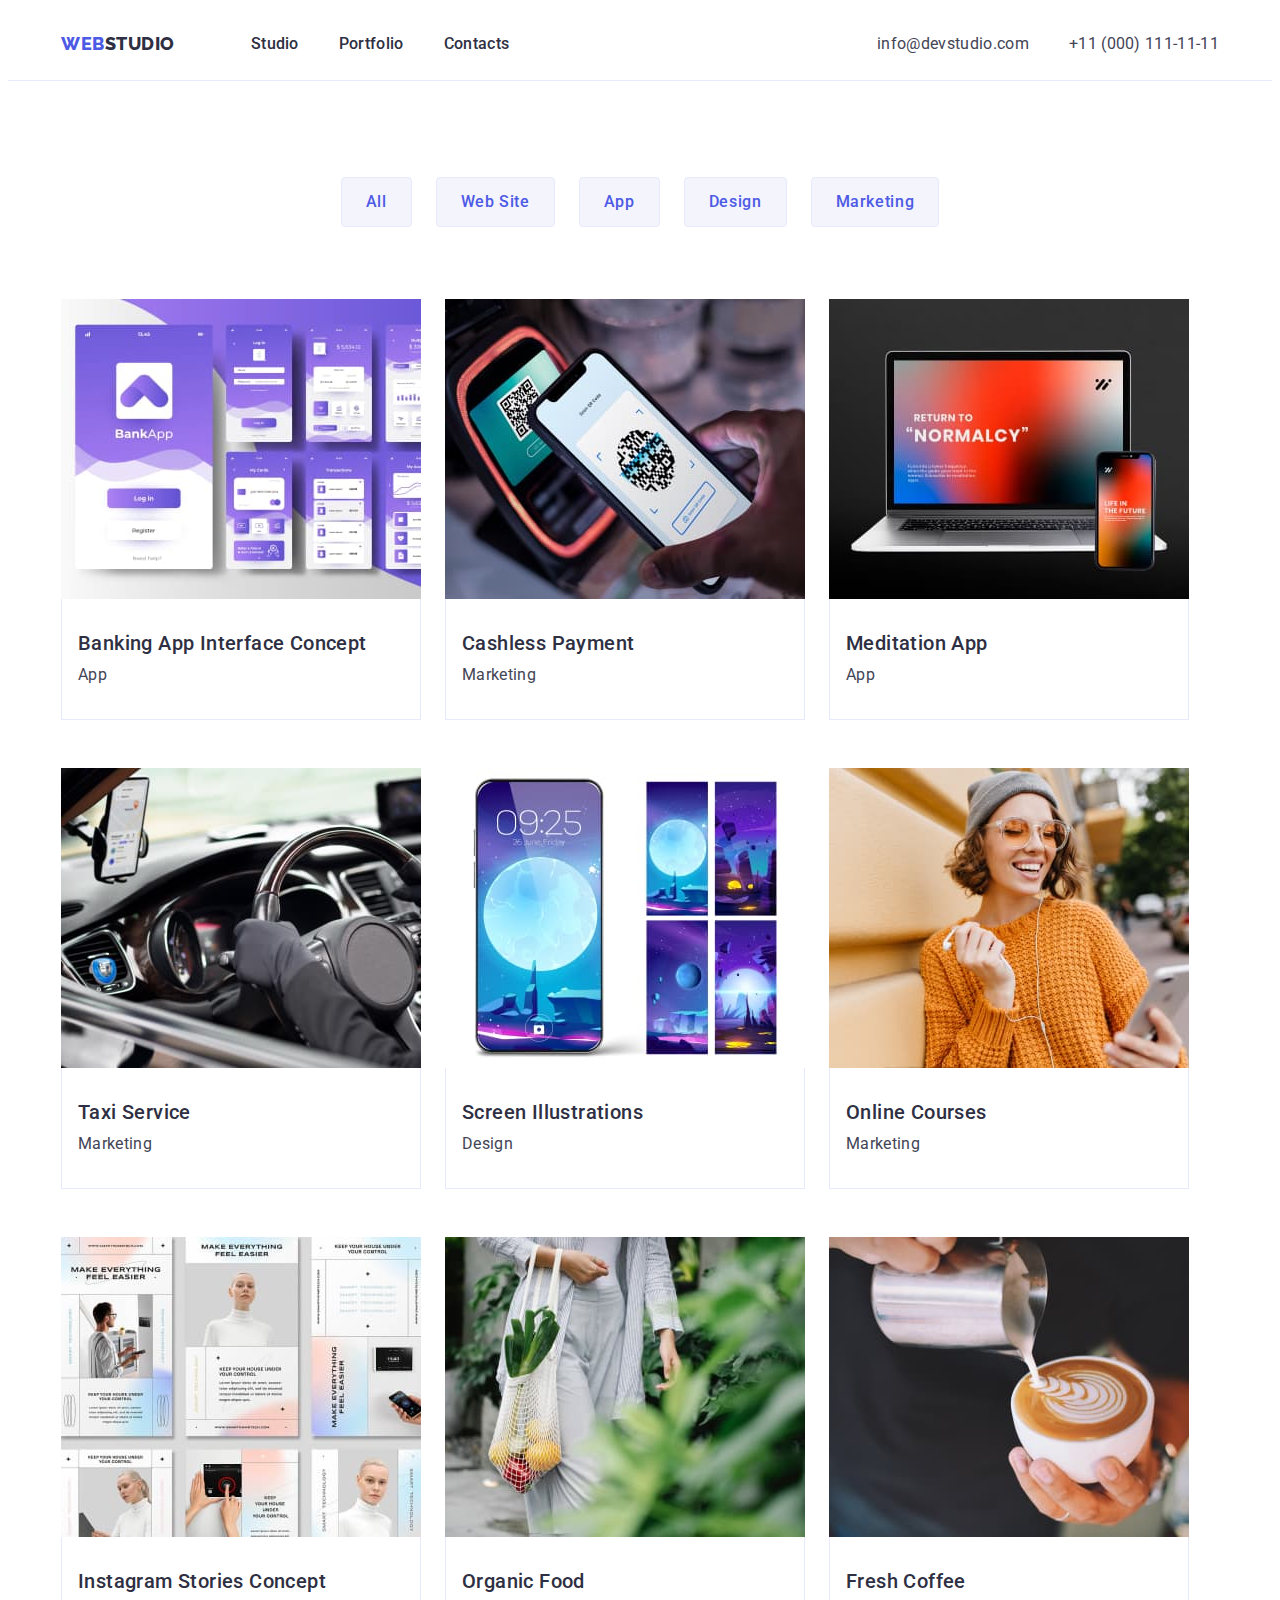
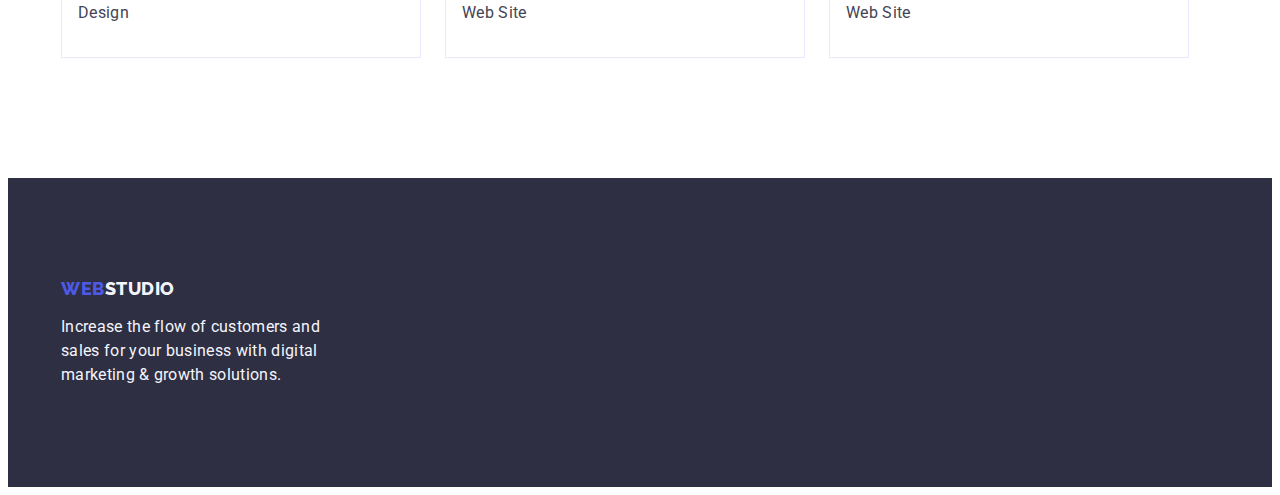
==== commit 6aa53636: "hw3-fix6" ====
--- a/portfolio.html
+++ b/portfolio.html
@@ -48,7 +48,7 @@
                 <img src="./images/app-banking.jpg" width="360" height="300" alt="Banking App">
                 <div class="portfolio-content">
                     <h2 class="portfolio-title">Banking App Interface Concept</h2>
-                <p class="portfolio-text">App</p>
+                    <p class="portfolio-text">App</p>
                 </div>
                 </a>
             </li>
@@ -74,7 +74,7 @@
                 <img src="./images/marketing-taxi.jpg" width="360" height="300" alt="Taxi Service">
                 <div class="portfolio-content">
                     <h2 class="portfolio-title">Taxi Service</h2>
-                <p class="portfolio-text">Marketing</p>
+                    <p class="portfolio-text">Marketing</p>
                 </div>
                 </a>
             </li>
@@ -92,7 +92,7 @@
                 <img src="./images/marketing-courses.jpg" width="360" height="300" alt="Online Courses">
                 <div class="portfolio-content">
                     <h2 class="portfolio-title">Online Courses</h2>
-                <p class="portfolio-text">Marketing</p>
+                    <p class="portfolio-text">Marketing</p>
                 </div>
                 </a>
             </li>
@@ -101,7 +101,7 @@
                 <img src="./images/design-instagram.jpg" width="360" height="300" alt="Instagram Stories Concept">
                 <div class="portfolio-content">
                     <h2 class="portfolio-title">Instagram Stories Concept</h2>
-                <p class="portfolio-text">Design</p>
+                    <p class="portfolio-text">Design</p>
                 </div>
                 </a>
             </li>
@@ -110,7 +110,7 @@
                 <img src="./images/site-food.jpg" width="360" height="300" alt="Organic Food">
                 <div class="portfolio-content">
                     <h2 class="portfolio-title">Organic Food</h2>
-                <p class="portfolio-text">Web Site</p>
+                    <p class="portfolio-text">Web Site</p>
                 </div>
                 </a>
             </li>
@@ -119,7 +119,7 @@
                 <img src="./images/site-coffee.jpg" width="360" height="300" alt="Fresh Coffee">
                 <div class="portfolio-content">
                     <h2 class="portfolio-title">Fresh Coffee</h2>
-                <p class="portfolio-text">Web Site</p>
+                    <p class="portfolio-text">Web Site</p>
                 </div>
                 </a>
             </li>
@@ -129,9 +129,11 @@
 </main>
     <!--Footer-->
     <footer class="footer-section">
-        <div class="footer-container">
-            <a href="./index.html" class="link footer-logo">Web<span class="footer-logo-part">Studio</span></a>
-            <p class="footer-text">Increase the flow of customers and sales for your business with digital marketing & growth solutions.</p>
+        <div class="container footer-container">
+            <div class="footer-content">
+                <a href="./index.html" class="link footer-logo">Web<span class="footer-logo-part">Studio</span></a>
+                <p class="footer-text">Increase the flow of customers and sales for your business with digital marketing & growth solutions.</p>
+            </div>
         </div>
     </footer>
 </body>  
--- a/css/styles.css
+++ b/css/styles.css
@@ -49,7 +49,8 @@
     width: 1158px;
     padding-left: 15px;
     padding-right: 15px;
-    margin: 0 auto;
+    margin-left: auto;
+    margin-right: auto;
 }
 
 .section {
@@ -215,11 +216,10 @@
     display: flex;
     gap: 24px;
 }
-.team-pic {
-    margin-bottom: 32px;
+.team-content {
+    padding: 32px 16px;
 }
 .team-title {
-    margin-bottom: 8px;
     font-weight: 500;
     font-size: 20px;
     line-height: calc(24 / 20);
@@ -228,7 +228,6 @@
     color: var(--secondary-text-color);
 }
 .team-text {
-    margin-bottom: 32px;
     line-height: calc(24 / 16);
     letter-spacing: 0.02em;
     text-align: center;
@@ -236,6 +235,8 @@
 .team-item {
     width: calc((100% - 72px) / 4);
     background-color: var(--background-main-color);
+    box-shadow: 0px 1px 6px rgba(46, 47, 66, 0.08), 0px 1px 1px rgba(46, 47, 66, 0.16), 0px 2px 1px rgba(46, 47, 66, 0.08);
+    border-radius: 0px 0px 4px 4px;
 }
 
 /* Portfolio */
@@ -282,8 +283,8 @@
 }
 .portfolio-content {
     padding: 32px 0 32px 16px;
+    border: 1px solid #E7E9FC;  
     border-top: none;
-    border: 1px solid #E7E9FC;  
 }
 .portfolio-title {
     margin-bottom: 8px;
@@ -304,9 +305,8 @@
     background-color: var(--background-accent-color);
     padding-top: 100px;
     padding-bottom: 100px;
-    padding-left: 156px;
-}
-.footer-container{
+}
+.footer-content {
     width: 264px;
 }
 .footer-logo {
